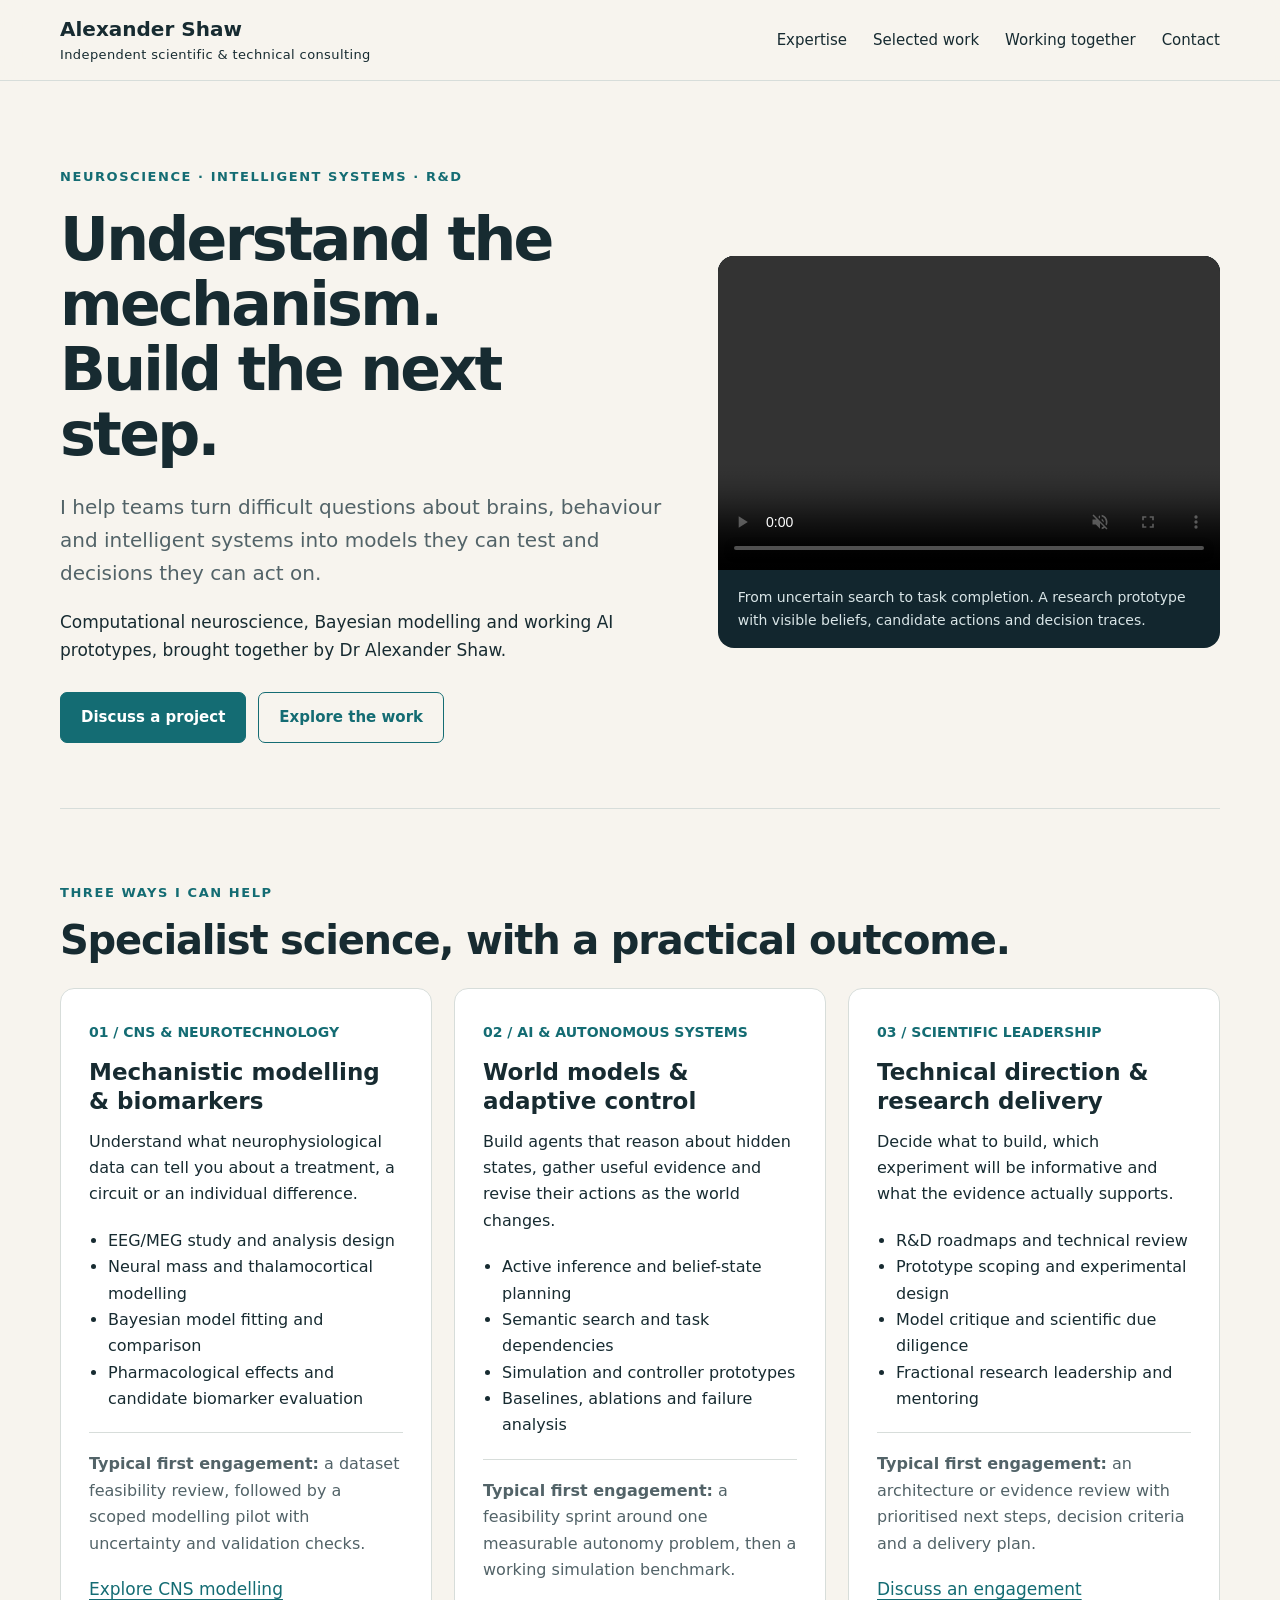
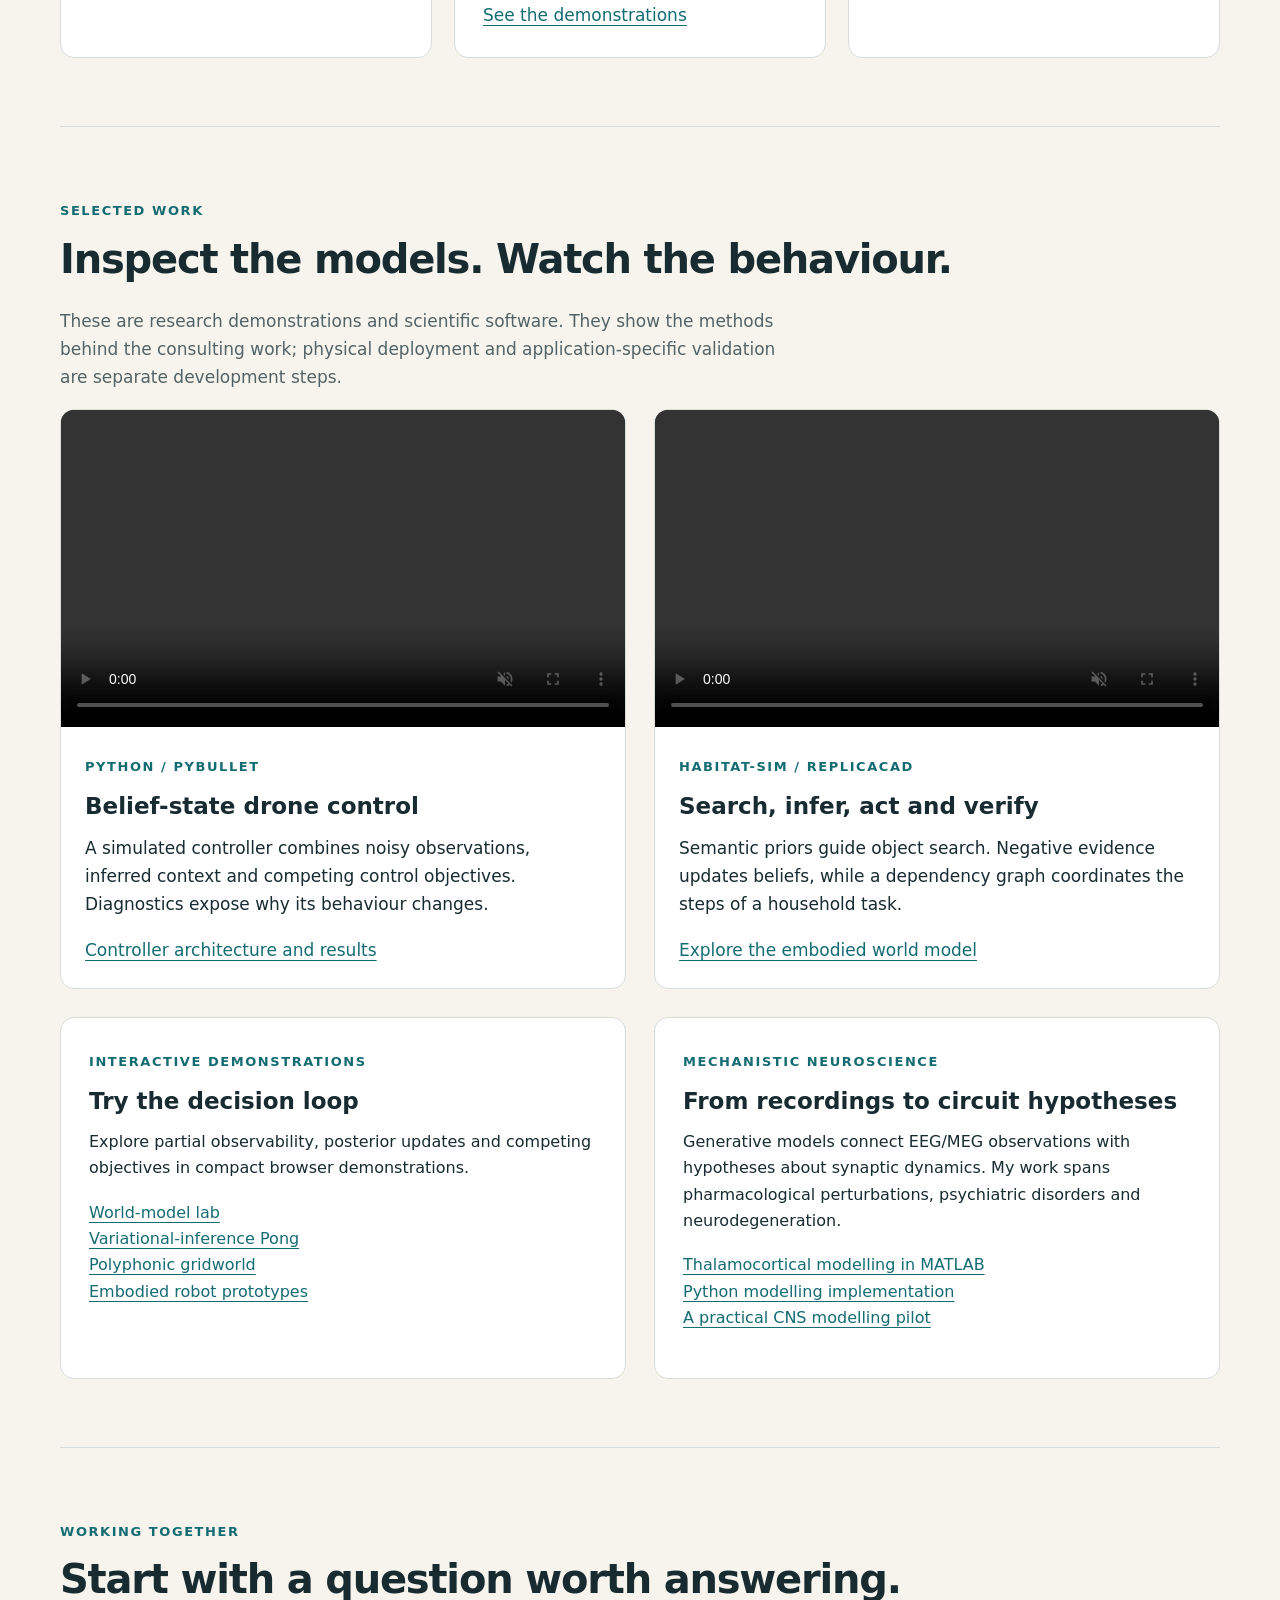
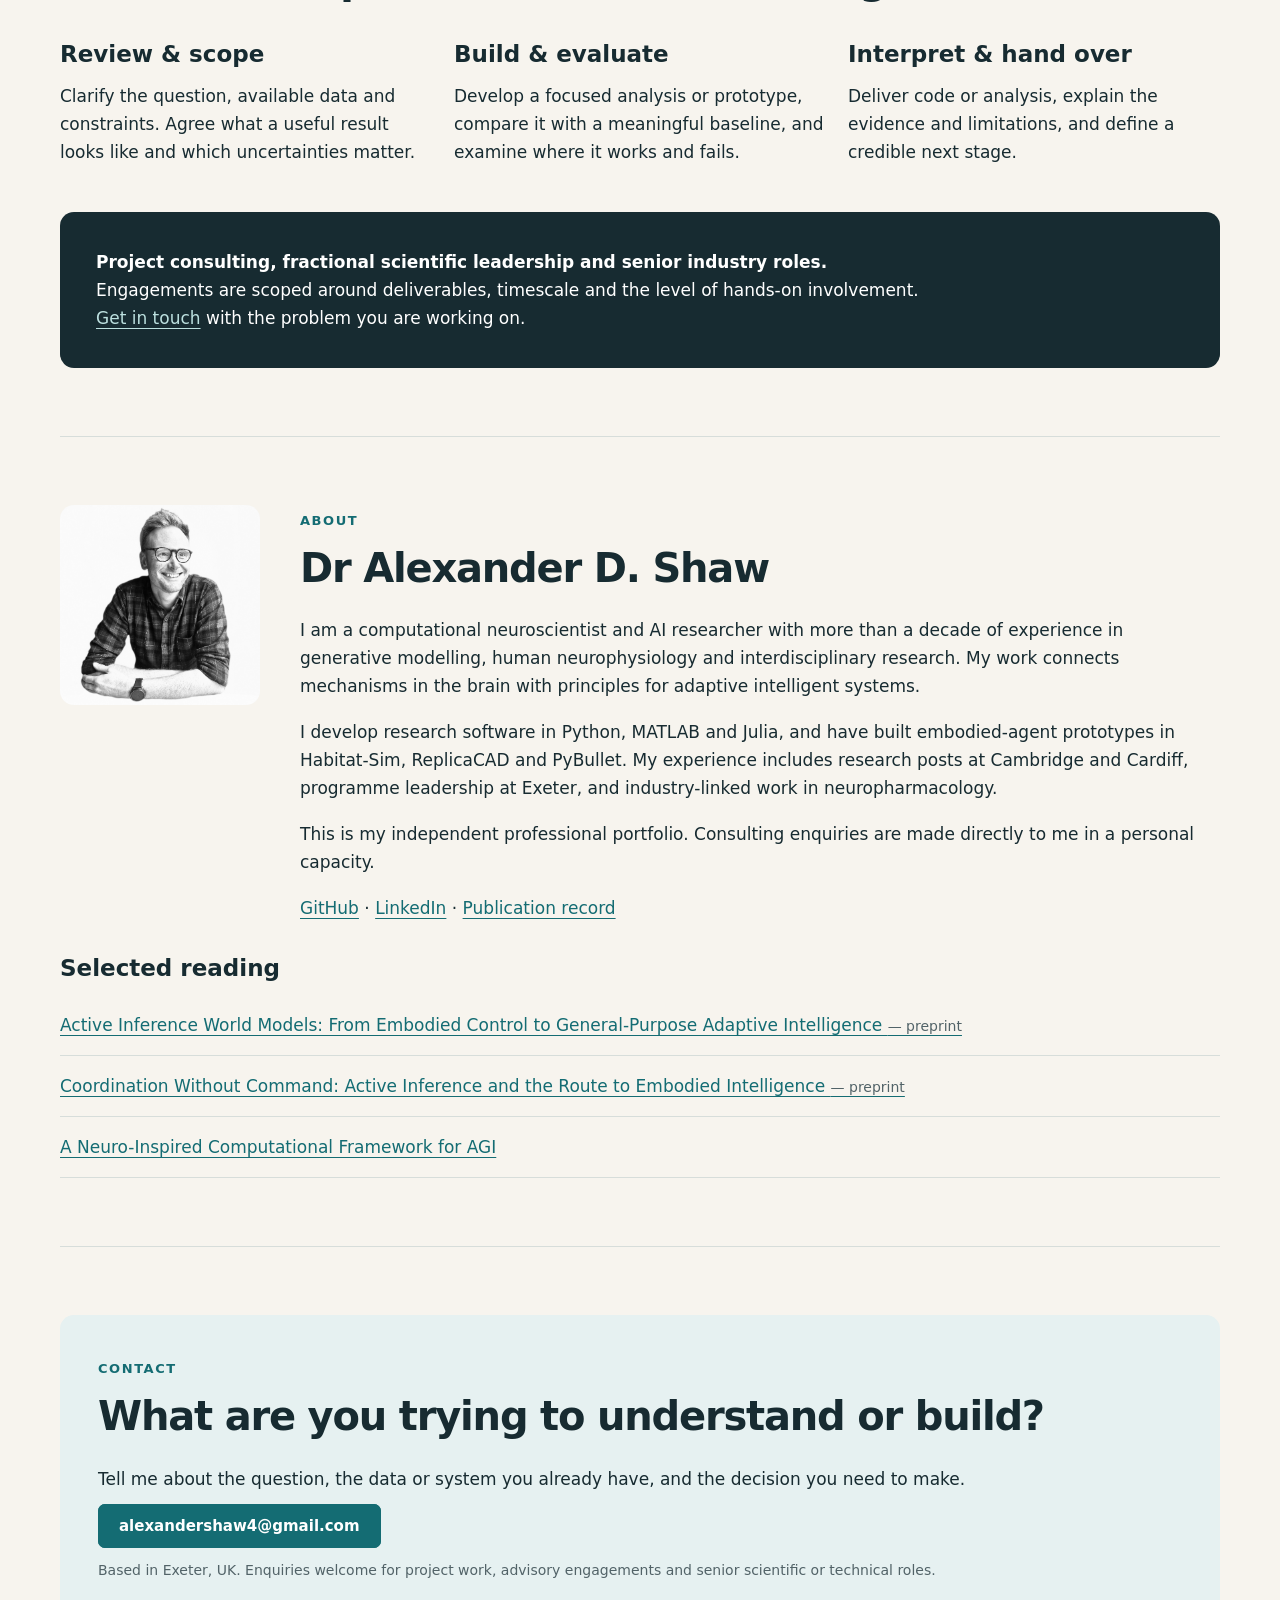
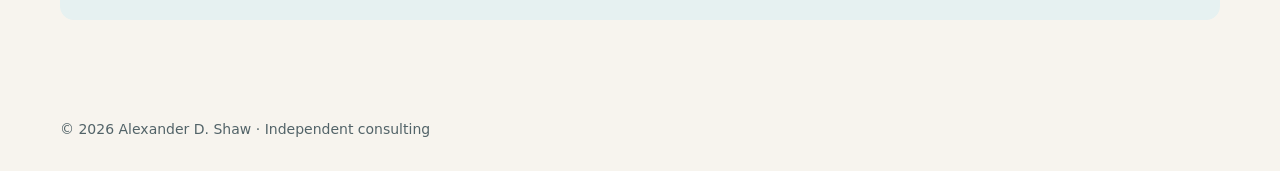
==== index.html @ c96cf4cc "fixed directory" ====
<!doctype html>
<html lang="en-GB"><head><meta charset="utf-8"><meta name="viewport" content="width=device-width,initial-scale=1"><title>Alexander Shaw | Computational neuroscience, AI and scientific consulting</title><meta name="description" content="Independent consulting from Dr Alexander Shaw: CNS modelling and EEG biomarkers, active inference and robotics, and scientific technical leadership."><link rel="stylesheet" href="assets/style.css"></head><body>
<a class="skip" href="#main">Skip to content</a><header><nav class="wrap"><a class="brand" href="index.html">Alexander Shaw<small>Independent scientific &amp; technical consulting</small></a><div class="links"><a href="#services">Expertise</a><a href="#work">Selected work</a><a href="#approach">Working together</a><a href="#contact">Contact</a></div></nav></header>
<main id="main" class="wrap"><section class="hero"><div><span class="eyebrow">Neuroscience · Intelligent systems · R&amp;D</span><h1>Understand the mechanism.<br>Build the next step.</h1><p class="lead">I help teams turn difficult questions about brains, behaviour and intelligent systems into models they can test and decisions they can act on.</p><p>Computational neuroscience, Bayesian modelling and working AI prototypes, brought together by Dr Alexander Shaw.</p><div class="buttons"><a class="button primary" href="mailto:alexandershaw4@gmail.com?subject=Independent%20consulting%20enquiry">Discuss a project</a><a class="button" href="#work">Explore the work</a></div></div><figure><video controls muted playsinline preload="metadata" aria-label="Simulated embodied agent completing a tea-making task"><source src="consulting/assets/habitat-make-tea-multiview.mp4" type="video/mp4"></video><figcaption>From uncertain search to task completion. A research prototype with visible beliefs, candidate actions and decision traces.</figcaption></figure></section>
<section id="services" class="section"><span class="eyebrow">Three ways I can help</span><h2>Specialist science, with a practical outcome.</h2><div class="grid">
<article class="card"><span class="num">01 / CNS &amp; NEUROTECHNOLOGY</span><h3>Mechanistic modelling &amp; biomarkers</h3><p>Understand what neurophysiological data can tell you about a treatment, a circuit or an individual difference.</p><ul><li>EEG/MEG study and analysis design</li><li>Neural mass and thalamocortical modelling</li><li>Bayesian model fitting and comparison</li><li>Pharmacological effects and candidate biomarker evaluation</li></ul><p class="deliver"><strong>Typical first engagement:</strong> a dataset feasibility review, followed by a scoped modelling pilot with uncertainty and validation checks.</p><a href="cns-modelling.html">Explore CNS modelling</a></article>
<article class="card"><span class="num">02 / AI &amp; AUTONOMOUS SYSTEMS</span><h3>World models &amp; adaptive control</h3><p>Build agents that reason about hidden states, gather useful evidence and revise their actions as the world changes.</p><ul><li>Active inference and belief-state planning</li><li>Semantic search and task dependencies</li><li>Simulation and controller prototypes</li><li>Baselines, ablations and failure analysis</li></ul><p class="deliver"><strong>Typical first engagement:</strong> a feasibility sprint around one measurable autonomy problem, then a working simulation benchmark.</p><a href="#work">See the demonstrations</a></article>
<article class="card"><span class="num">03 / SCIENTIFIC LEADERSHIP</span><h3>Technical direction &amp; research delivery</h3><p>Decide what to build, which experiment will be informative and what the evidence actually supports.</p><ul><li>R&amp;D roadmaps and technical review</li><li>Prototype scoping and experimental design</li><li>Model critique and scientific due diligence</li><li>Fractional research leadership and mentoring</li></ul><p class="deliver"><strong>Typical first engagement:</strong> an architecture or evidence review with prioritised next steps, decision criteria and a delivery plan.</p><a href="#approach">Discuss an engagement</a></article></div></section>
<section id="work" class="section"><span class="eyebrow">Selected work</span><h2>Inspect the models. Watch the behaviour.</h2><p class="intro">These are research demonstrations and scientific software. They show the methods behind the consulting work; physical deployment and application-specific validation are separate development steps.</p><div class="two">
<article class="demo"><video controls muted playsinline preload="metadata" aria-label="Belief-state drone control simulation"><source src="polyphonic_drone_demo_latest.mp4" type="video/mp4"></video><div class="text"><span class="eyebrow">Python / PyBullet</span><h3>Belief-state drone control</h3><p>A simulated controller combines noisy observations, inferred context and competing control objectives. Diagnostics expose why its behaviour changes.</p><a href="drone.html">Controller architecture and results</a></div></article>
<article class="demo"><video controls muted playsinline preload="metadata" aria-label="Semantic object search simulation"><source src="active-inference-world-models/assets/active-inference-world-models-demo.mp4" type="video/mp4"></video><div class="text"><span class="eyebrow">Habitat-Sim / ReplicaCAD</span><h3>Search, infer, act and verify</h3><p>Semantic priors guide object search. Negative evidence updates beliefs, while a dependency graph coordinates the steps of a household task.</p><a href="active-inference-world-models/">Explore the embodied world model</a></div></article>
<article class="card"><span class="eyebrow">Interactive demonstrations</span><h3>Try the decision loop</h3><p>Explore partial observability, posterior updates and competing objectives in compact browser demonstrations.</p><p><a href="active_inference_world_model_lab/">World-model lab</a><br><a href="tvd_pong.html">Variational-inference Pong</a><br><a href="gridworld.html">Polyphonic gridworld</a><br><a href="active-inference-robots.html">Embodied robot prototypes</a></p></article>
<article class="card"><span class="eyebrow">Mechanistic neuroscience</span><h3>From recordings to circuit hypotheses</h3><p>Generative models connect EEG/MEG observations with hypotheses about synaptic dynamics. My work spans pharmacological perturbations, psychiatric disorders and neurodegeneration.</p><p><a href="https://github.com/alexandershaw4/atcm">Thalamocortical modelling in MATLAB</a><br><a href="https://github.com/alexandershaw4/tcm_py">Python modelling implementation</a><br><a href="cns-modelling.html">A practical CNS modelling pilot</a></p></article></div></section>
<section id="approach" class="section"><span class="eyebrow">Working together</span><h2>Start with a question worth answering.</h2><div class="grid"><article><h3>Review &amp; scope</h3><p>Clarify the question, available data and constraints. Agree what a useful result looks like and which uncertainties matter.</p></article><article><h3>Build &amp; evaluate</h3><p>Develop a focused analysis or prototype, compare it with a meaningful baseline, and examine where it works and fails.</p></article><article><h3>Interpret &amp; hand over</h3><p>Deliver code or analysis, explain the evidence and limitations, and define a credible next stage.</p></article></div><div class="strip"><p><strong>Project consulting, fractional scientific leadership and senior industry roles.</strong> Engagements are scoped around deliverables, timescale and the level of hands-on involvement. <a href="mailto:alexandershaw4@gmail.com">Get in touch</a> with the problem you are working on.</p></div></section>
<section class="section"><div class="about"><img src="assets/alex-shaw.jpg" alt="Dr Alexander Shaw" loading="lazy"><div><span class="eyebrow">About</span><h2>Dr Alexander D. Shaw</h2><p>I am a computational neuroscientist and AI researcher with more than a decade of experience in generative modelling, human neurophysiology and interdisciplinary research. My work connects mechanisms in the brain with principles for adaptive intelligent systems.</p><p>I develop research software in Python, MATLAB and Julia, and have built embodied-agent prototypes in Habitat-Sim, ReplicaCAD and PyBullet. My experience includes research posts at Cambridge and Cardiff, programme leadership at Exeter, and industry-linked work in neuropharmacology.</p><p>This is my independent professional portfolio. Consulting enquiries are made directly to me in a personal capacity.</p><p><a href="https://github.com/alexandershaw4">GitHub</a> · <a href="https://www.linkedin.com/in/alexander-shaw-aa093519a/">LinkedIn</a> · <a href="https://scholar.google.com/citations?user=bbHBAOQAAAAJ&amp;hl=en">Publication record</a></p></div></div>
<div class="publications"><h3>Selected reading</h3><a href="https://zenodo.org/records/21325216">Active Inference World Models: From Embodied Control to General-Purpose Adaptive Intelligence <span class="note">— preprint</span></a><a href="https://doi.org/10.5281/zenodo.19847522">Coordination Without Command: Active Inference and the Route to Embodied Intelligence <span class="note">— preprint</span></a><a href="https://www.frontiersin.org/journals/human-neuroscience/articles/10.3389/fnhum.2026.1917153/abstract">A Neuro-Inspired Computational Framework for AGI</a></div></section>
<section id="contact" class="section"><div class="contact"><span class="eyebrow">Contact</span><h2>What are you trying to understand or build?</h2><p>Tell me about the question, the data or system you already have, and the decision you need to make.</p><a class="button primary" href="mailto:alexandershaw4@gmail.com?subject=Independent%20consulting%20enquiry">alexandershaw4@gmail.com</a><p class="note" style="margin:20px 0 0">Based in Exeter, UK. Enquiries welcome for project work, advisory engagements and senior scientific or technical roles.</p></div></section></main><footer class="wrap">© 2026 Alexander D. Shaw · Independent consulting</footer></body></html>
---- assets/style.css ----
:root{--bg:#f7f4ee;--paper:#fff;--ink:#172b31;--muted:#526368;--teal:#146c73;--line:#d7ddda;--soft:#e6f1f1}*{box-sizing:border-box}html{scroll-behavior:smooth;scroll-padding-top:95px}body{margin:0;background:var(--bg);color:var(--ink);font:17px/1.65 system-ui,-apple-system,sans-serif}a{color:var(--teal);text-underline-offset:4px}a:hover{text-decoration-thickness:2px}.wrap{width:min(1160px,calc(100% - 48px));margin:auto}header{position:sticky;top:0;z-index:10;background:#f7f4eef2;backdrop-filter:blur(14px);border-bottom:1px solid var(--line)}nav{min-height:80px;display:flex;align-items:center;justify-content:space-between;gap:24px}nav .brand{font-size:20px;font-weight:750;line-height:1.2;color:var(--ink);text-decoration:none}nav small{display:block;font-size:13px;font-weight:450;margin-top:6px;letter-spacing:.03em}.links{display:flex;gap:26px;flex-wrap:wrap}.links a{font-size:15px;text-decoration:none;color:var(--ink)}.hero{padding:80px 0 65px;display:grid;grid-template-columns:1.2fr 1fr;gap:55px;align-items:center}.eyebrow{font-size:13px;text-transform:uppercase;letter-spacing:.12em;font-weight:650;color:var(--teal)}h1{font-size:clamp(38px,4.7vw,62px);line-height:1.08;letter-spacing:-.045em;margin:18px 0 24px;max-width:760px}h2{font-size:clamp(28px,3.2vw,40px);line-height:1.18;letter-spacing:-.03em;margin:12px 0 24px}h3{font-size:23px;line-height:1.25;margin:13px 0}p{margin:0 0 18px}.lead{font-size:20px;color:var(--muted)}.buttons{display:flex;gap:12px;flex-wrap:wrap;margin-top:28px}.button{padding:12px 20px;border:1px solid var(--teal);border-radius:7px;font-size:15px;font-weight:650;text-decoration:none}.primary{background:var(--teal);color:white}figure{margin:0;background:#12262e;border-radius:16px;overflow:hidden;color:#fff}video{width:100%;display:block;background:#0d161a}figcaption{font-size:14px;padding:16px 20px;color:#d9e5e7}.hero figure video{aspect-ratio:16/10;object-fit:contain}.section{padding:68px 0;border-top:1px solid var(--line)}.intro{max-width:740px;color:var(--muted)}.grid{display:grid;grid-template-columns:repeat(3,1fr);gap:22px}.card{background:white;border:1px solid var(--line);border-radius:14px;padding:28px}.card .num{font-size:14px;color:var(--teal);font-weight:700}.card p,.card li{font-size:16px}.card ul{padding-left:19px;margin:20px 0}.deliver{padding-top:18px;border-top:1px solid var(--line);color:var(--muted)}.two{display:grid;grid-template-columns:1fr 1fr;gap:28px}.demo{background:white;border:1px solid var(--line);border-radius:14px;overflow:hidden}.demo .text{padding:24px}.demo video{aspect-ratio:16/9}.note{font-size:14px;color:var(--muted)}.strip{background:var(--ink);color:white;padding:36px;border-radius:14px;margin-top:28px}.strip p{max-width:850px;margin-bottom:0}.strip a{color:#bce0df}.about{display:grid;grid-template-columns:200px 1fr;gap:40px;align-items:start}.about img{width:100%;aspect-ratio:1;object-fit:cover;border-radius:14px}.publications a{display:block;padding:16px 0;border-bottom:1px solid var(--line)}.contact{background:var(--soft);padding:38px;border-radius:14px}.contact a{overflow-wrap:anywhere}footer{padding:30px 0;font-size:14px;color:var(--muted)}.skip{position:absolute;left:-9999px}.skip:focus{left:12px;top:12px;background:white;padding:10px;z-index:20}:focus-visible{outline:3px solid #a95c25;outline-offset:4px}@media(max-width:850px){.hero{grid-template-columns:1fr;padding-top:45px;gap:30px}.grid{grid-template-columns:1fr}.two{grid-template-columns:1fr}.links{gap:14px}nav{align-items:flex-start;padding:18px 0}.about{grid-template-columns:130px 1fr}}@media(max-width:560px){.wrap{width:calc(100% - 32px)}nav{display:block}.links{margin-top:20px}.hero{padding-top:35px}.section{padding:45px 0}.card{padding:23px}.about{grid-template-columns:1fr}.about img{max-width:155px}.contact{padding:24px}.lead{font-size:18px}h1{font-size:40px}}@media(prefers-reduced-motion:reduce){html{scroll-behavior:auto}}
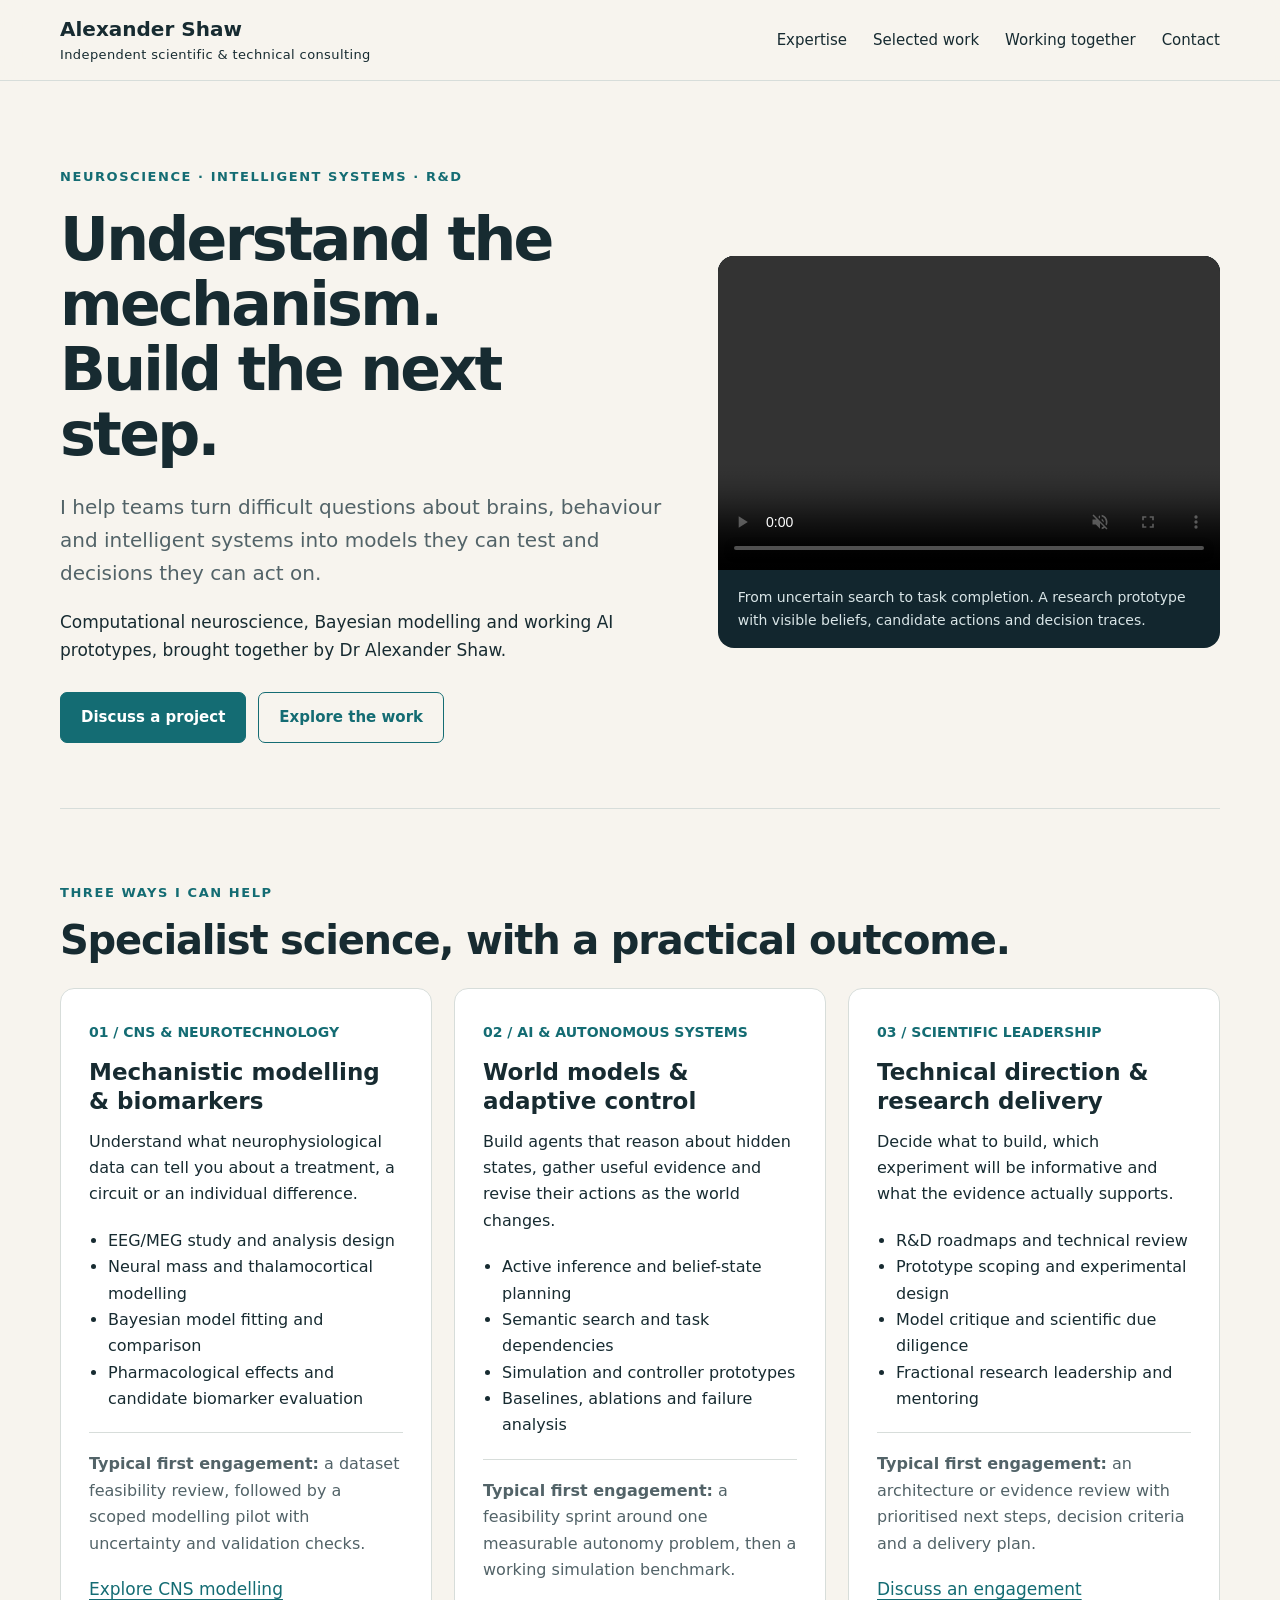
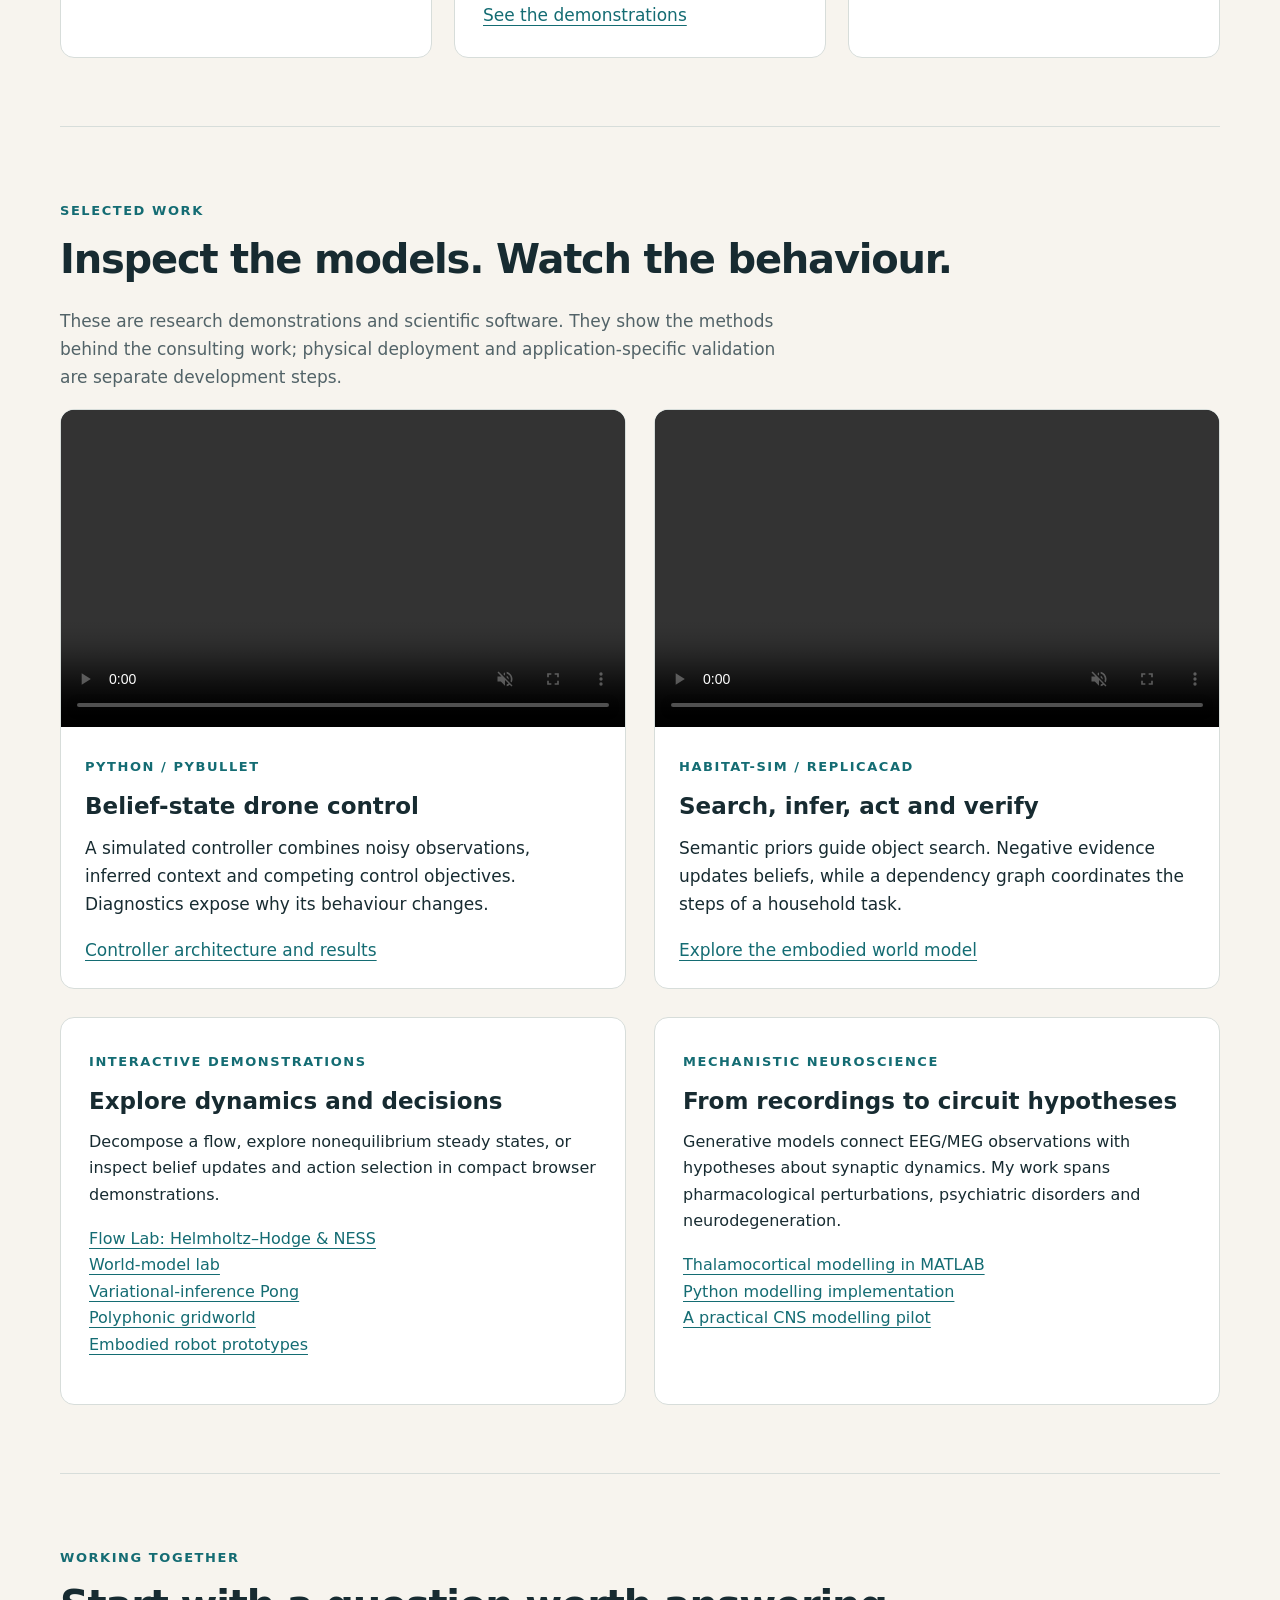
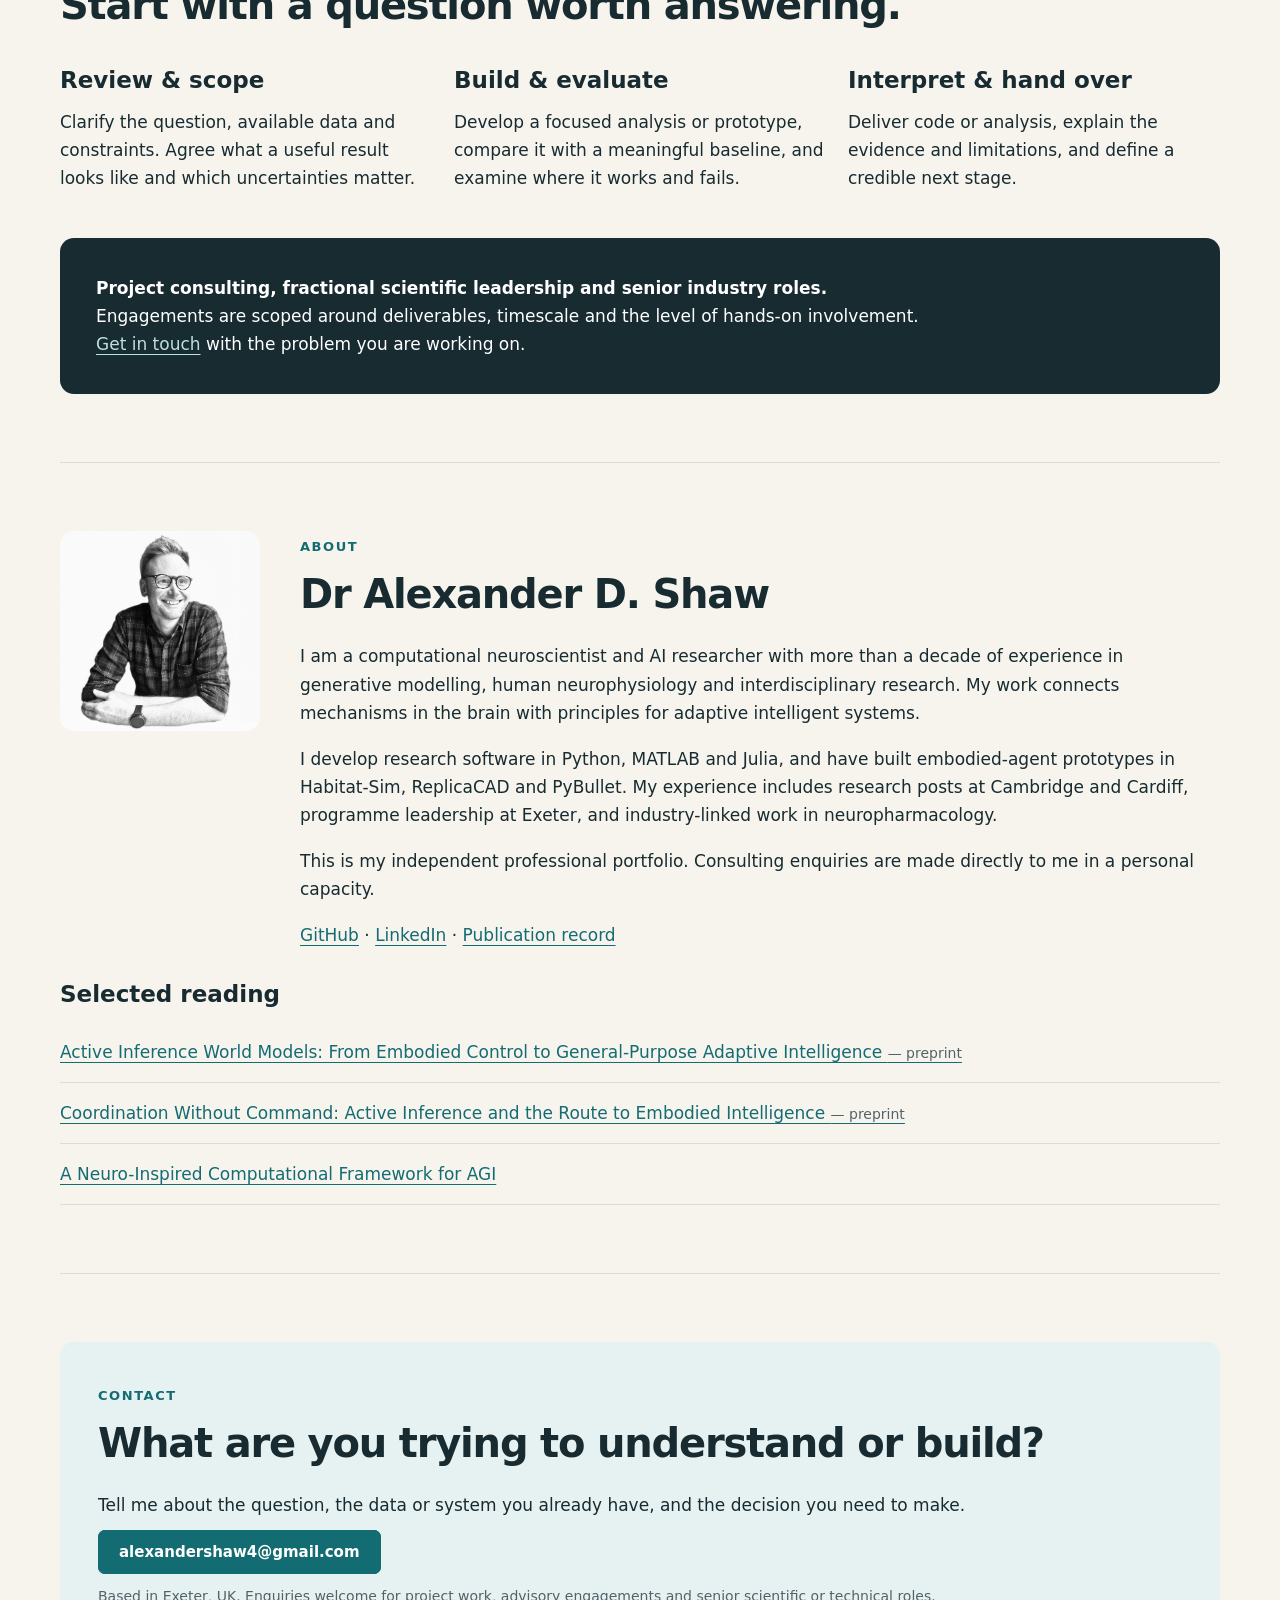
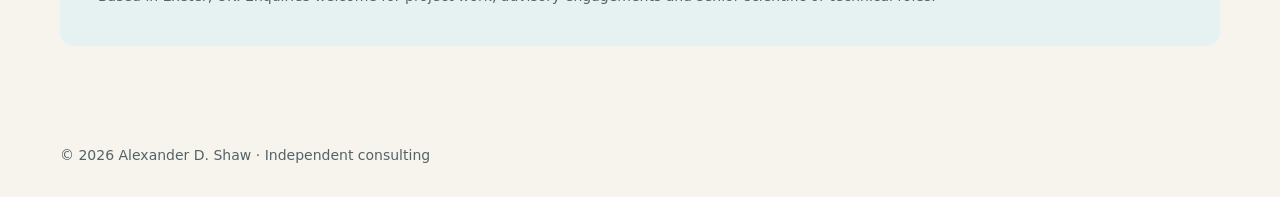
==== commit 0b78d1d7: "added new methods:" ====
--- a/index.html
+++ b/index.html
@@ -9,7 +9,7 @@
 <section id="work" class="section"><span class="eyebrow">Selected work</span><h2>Inspect the models. Watch the behaviour.</h2><p class="intro">These are research demonstrations and scientific software. They show the methods behind the consulting work; physical deployment and application-specific validation are separate development steps.</p><div class="two">
 <article class="demo"><video controls muted playsinline preload="metadata" aria-label="Belief-state drone control simulation"><source src="polyphonic_drone_demo_latest.mp4" type="video/mp4"></video><div class="text"><span class="eyebrow">Python / PyBullet</span><h3>Belief-state drone control</h3><p>A simulated controller combines noisy observations, inferred context and competing control objectives. Diagnostics expose why its behaviour changes.</p><a href="drone.html">Controller architecture and results</a></div></article>
 <article class="demo"><video controls muted playsinline preload="metadata" aria-label="Semantic object search simulation"><source src="active-inference-world-models/assets/active-inference-world-models-demo.mp4" type="video/mp4"></video><div class="text"><span class="eyebrow">Habitat-Sim / ReplicaCAD</span><h3>Search, infer, act and verify</h3><p>Semantic priors guide object search. Negative evidence updates beliefs, while a dependency graph coordinates the steps of a household task.</p><a href="active-inference-world-models/">Explore the embodied world model</a></div></article>
-<article class="card"><span class="eyebrow">Interactive demonstrations</span><h3>Try the decision loop</h3><p>Explore partial observability, posterior updates and competing objectives in compact browser demonstrations.</p><p><a href="active_inference_world_model_lab/">World-model lab</a><br><a href="tvd_pong.html">Variational-inference Pong</a><br><a href="gridworld.html">Polyphonic gridworld</a><br><a href="active-inference-robots.html">Embodied robot prototypes</a></p></article>
+<article class="card"><span class="eyebrow">Interactive demonstrations</span><h3>Explore dynamics and decisions</h3><p>Decompose a flow, explore nonequilibrium steady states, or inspect belief updates and action selection in compact browser demonstrations.</p><p><a href="helmholtz-hodge-demo.html">Flow Lab: Helmholtz–Hodge &amp; NESS</a><br><a href="active_inference_world_model_lab/">World-model lab</a><br><a href="tvd_pong.html">Variational-inference Pong</a><br><a href="gridworld.html">Polyphonic gridworld</a><br><a href="active-inference-robots.html">Embodied robot prototypes</a></p></article>
 <article class="card"><span class="eyebrow">Mechanistic neuroscience</span><h3>From recordings to circuit hypotheses</h3><p>Generative models connect EEG/MEG observations with hypotheses about synaptic dynamics. My work spans pharmacological perturbations, psychiatric disorders and neurodegeneration.</p><p><a href="https://github.com/alexandershaw4/atcm">Thalamocortical modelling in MATLAB</a><br><a href="https://github.com/alexandershaw4/tcm_py">Python modelling implementation</a><br><a href="cns-modelling.html">A practical CNS modelling pilot</a></p></article></div></section>
 <section id="approach" class="section"><span class="eyebrow">Working together</span><h2>Start with a question worth answering.</h2><div class="grid"><article><h3>Review &amp; scope</h3><p>Clarify the question, available data and constraints. Agree what a useful result looks like and which uncertainties matter.</p></article><article><h3>Build &amp; evaluate</h3><p>Develop a focused analysis or prototype, compare it with a meaningful baseline, and examine where it works and fails.</p></article><article><h3>Interpret &amp; hand over</h3><p>Deliver code or analysis, explain the evidence and limitations, and define a credible next stage.</p></article></div><div class="strip"><p><strong>Project consulting, fractional scientific leadership and senior industry roles.</strong> Engagements are scoped around deliverables, timescale and the level of hands-on involvement. <a href="mailto:alexandershaw4@gmail.com">Get in touch</a> with the problem you are working on.</p></div></section>
 <section class="section"><div class="about"><img src="assets/alex-shaw.jpg" alt="Dr Alexander Shaw" loading="lazy"><div><span class="eyebrow">About</span><h2>Dr Alexander D. Shaw</h2><p>I am a computational neuroscientist and AI researcher with more than a decade of experience in generative modelling, human neurophysiology and interdisciplinary research. My work connects mechanisms in the brain with principles for adaptive intelligent systems.</p><p>I develop research software in Python, MATLAB and Julia, and have built embodied-agent prototypes in Habitat-Sim, ReplicaCAD and PyBullet. My experience includes research posts at Cambridge and Cardiff, programme leadership at Exeter, and industry-linked work in neuropharmacology.</p><p>This is my independent professional portfolio. Consulting enquiries are made directly to me in a personal capacity.</p><p><a href="https://github.com/alexandershaw4">GitHub</a> · <a href="https://www.linkedin.com/in/alexander-shaw-aa093519a/">LinkedIn</a> · <a href="https://scholar.google.com/citations?user=bbHBAOQAAAAJ&amp;hl=en">Publication record</a></p></div></div>
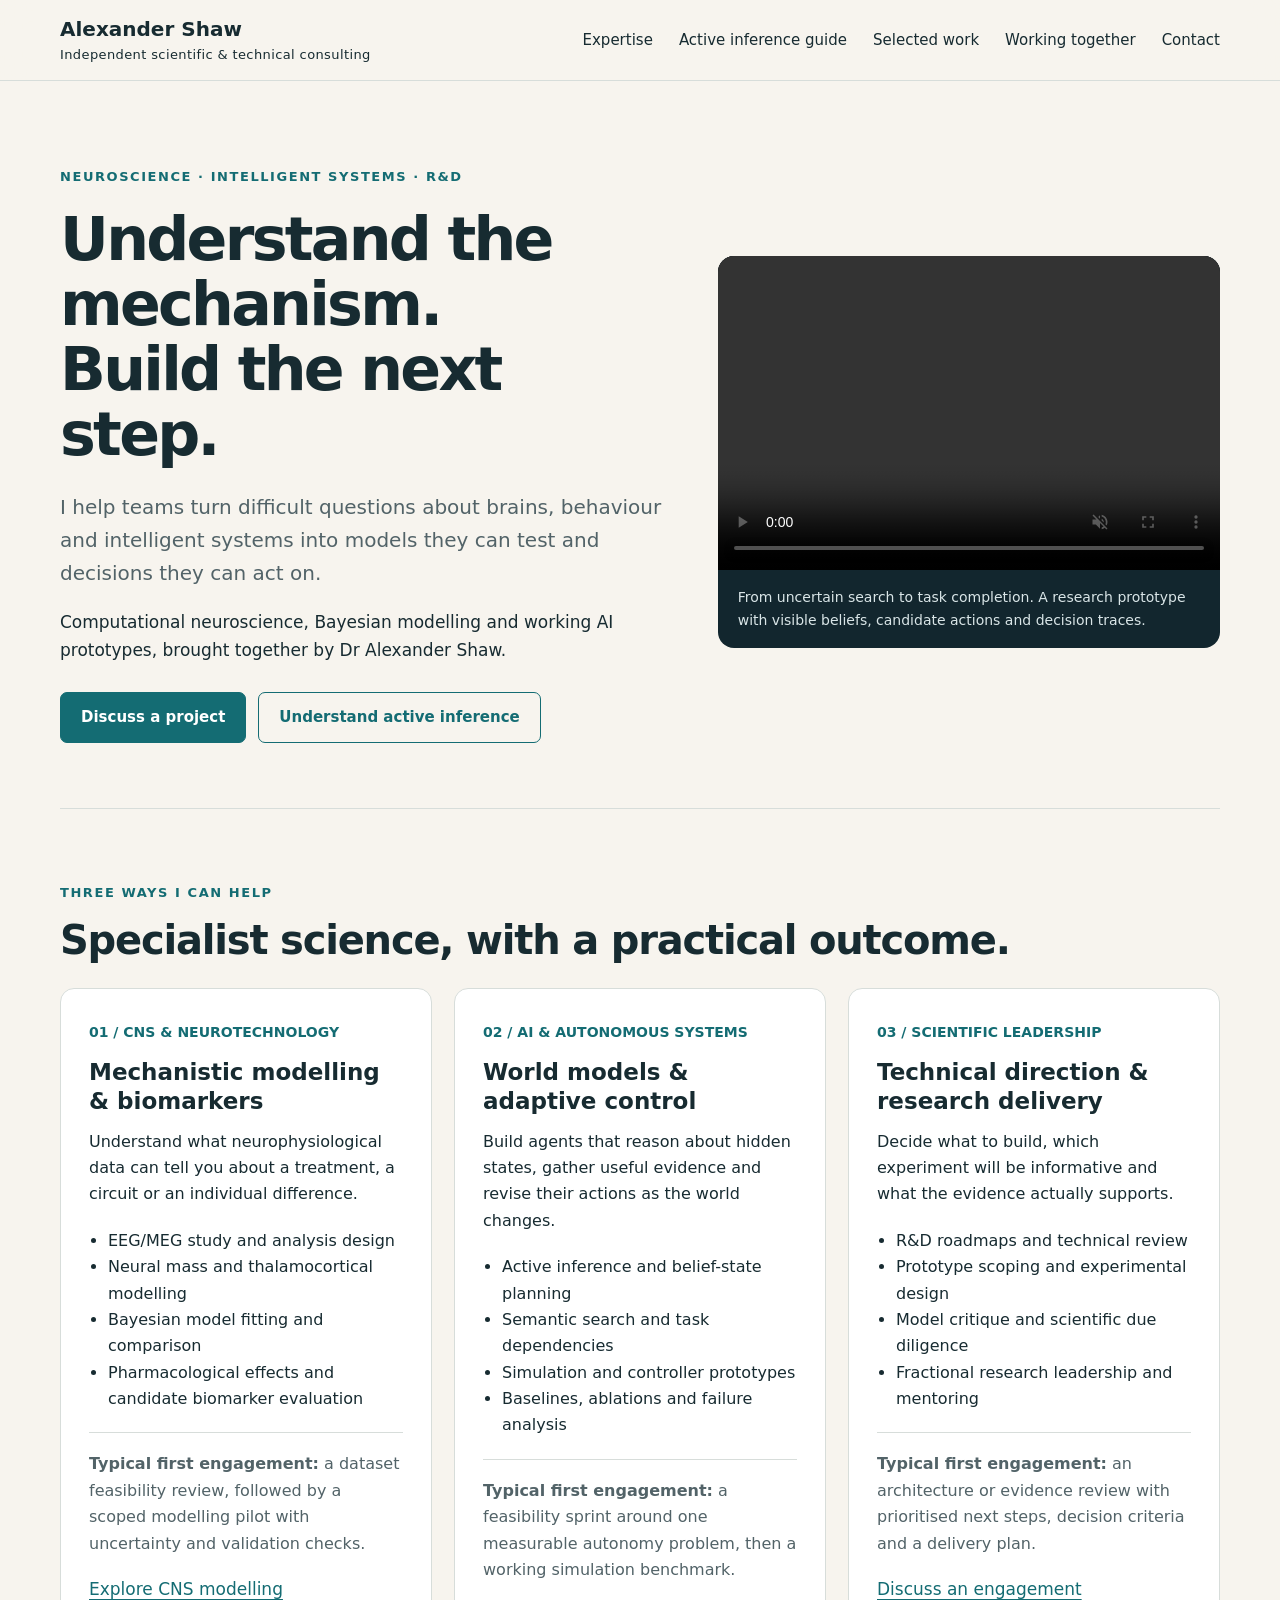
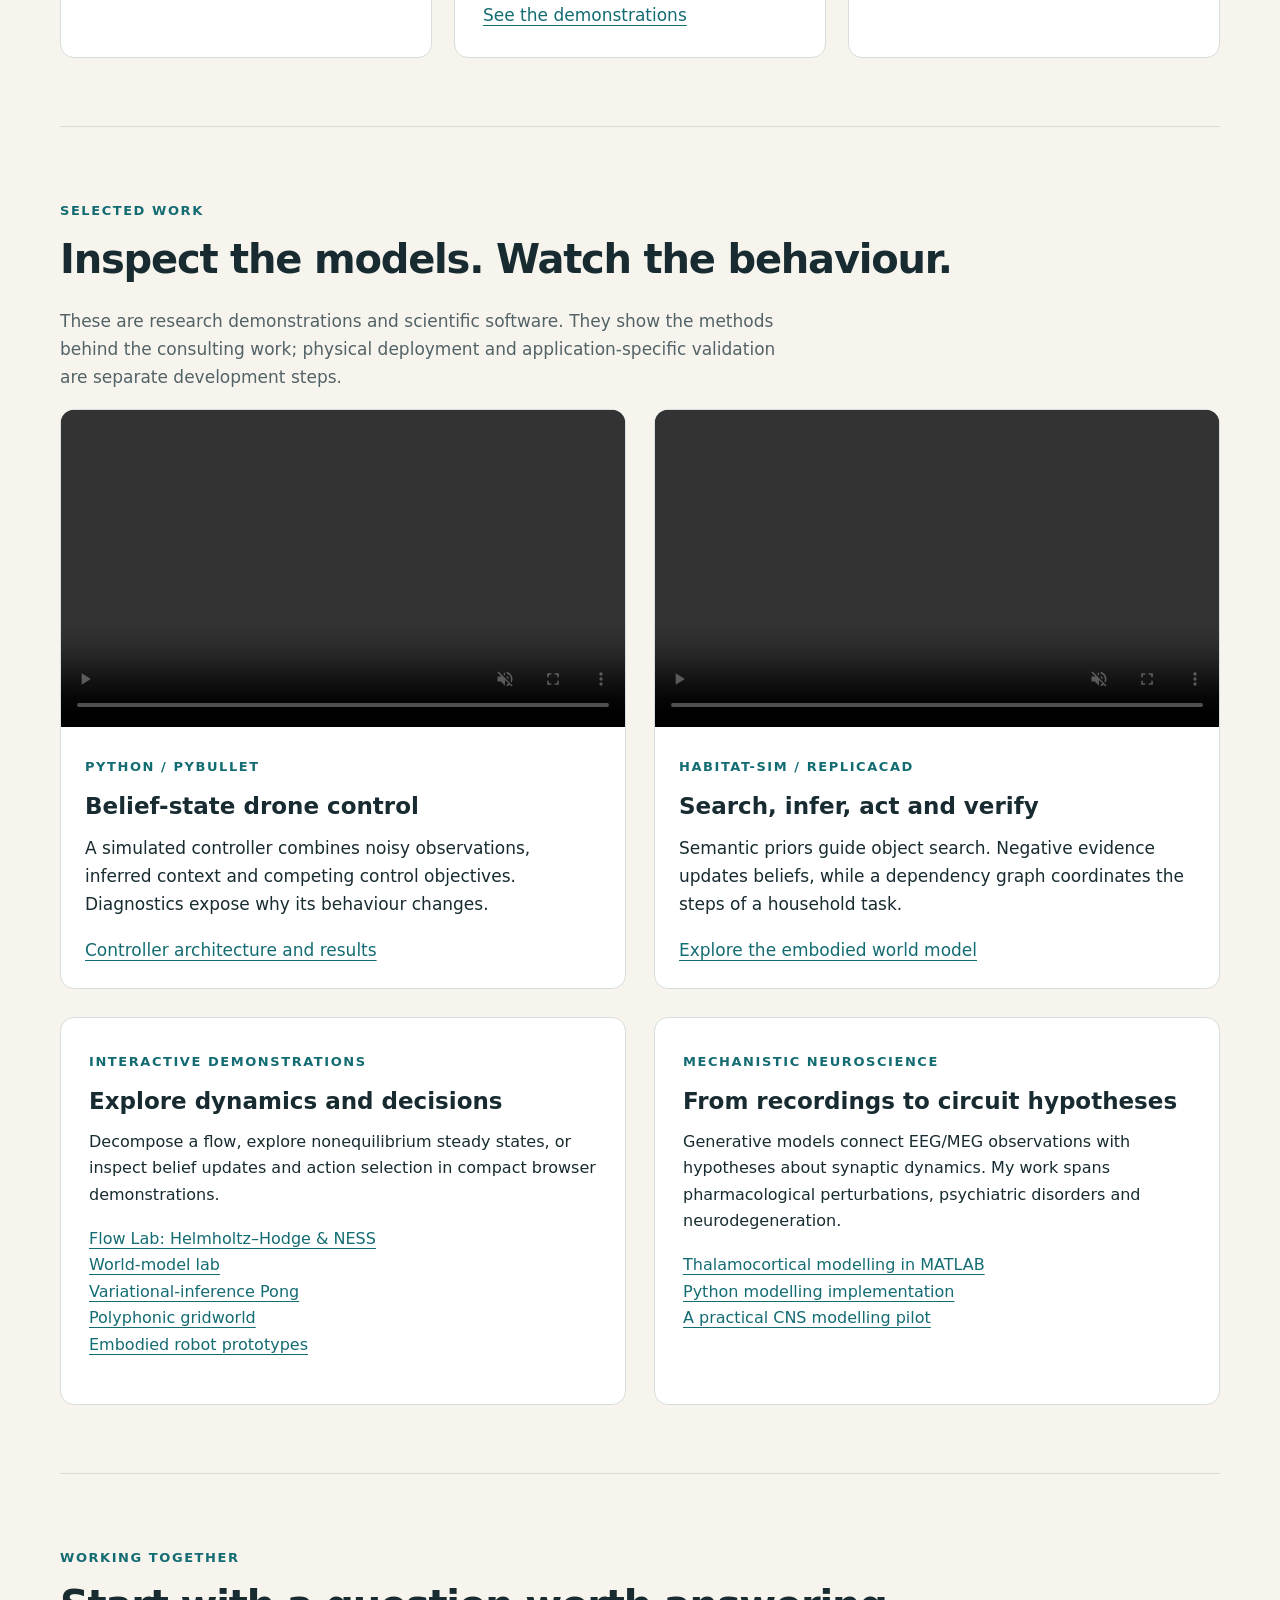
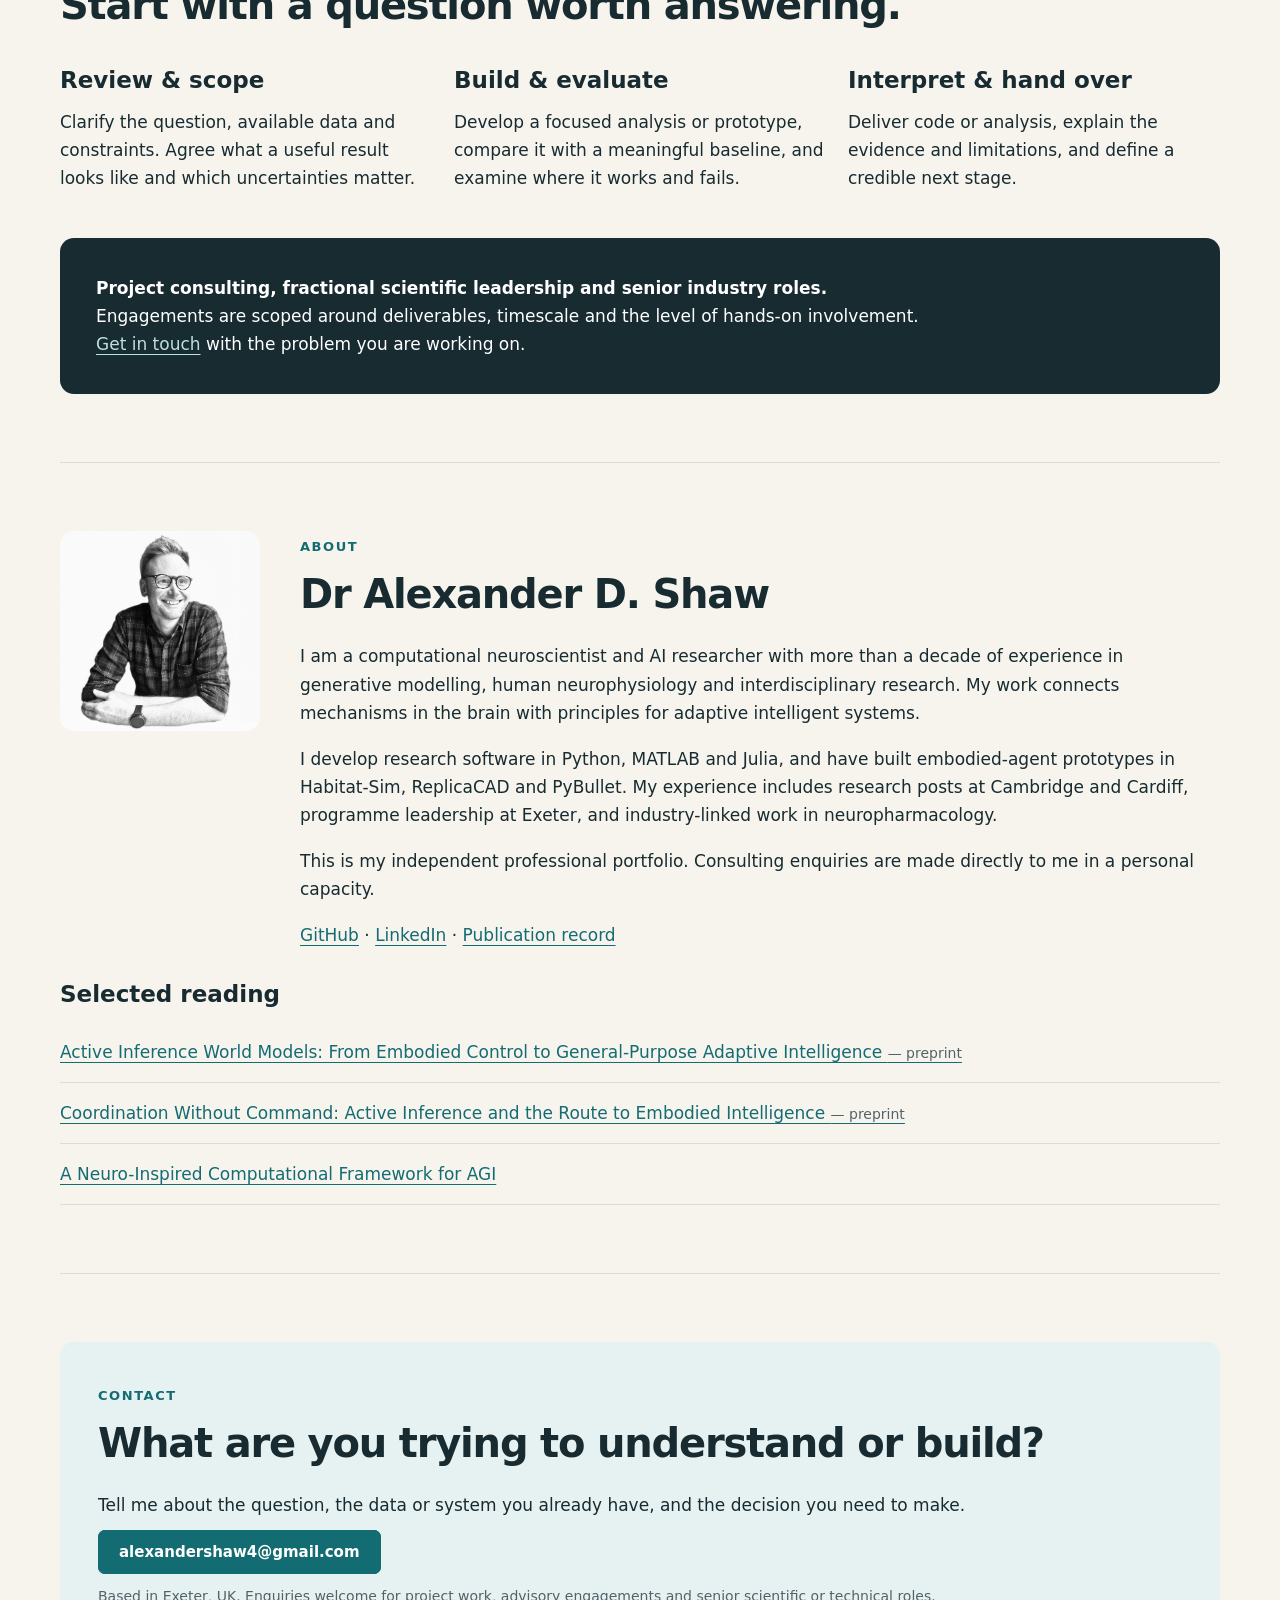
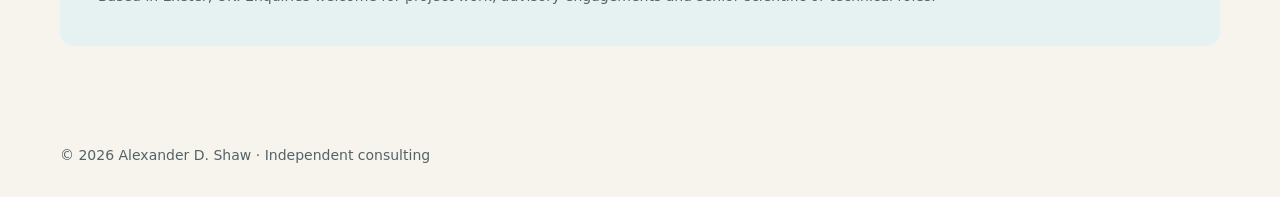
==== commit 501198c0: "update deck" ====
--- a/index.html
+++ b/index.html
@@ -1,17 +1,39 @@
 <!doctype html>
+
 <html lang="en-GB"><head><meta charset="utf-8"><meta name="viewport" content="width=device-width,initial-scale=1"><title>Alexander Shaw | Computational neuroscience, AI and scientific consulting</title><meta name="description" content="Independent consulting from Dr Alexander Shaw: CNS modelling and EEG biomarkers, active inference and robotics, and scientific technical leadership."><link rel="stylesheet" href="assets/style.css"></head><body>
-<a class="skip" href="#main">Skip to content</a><header><nav class="wrap"><a class="brand" href="index.html">Alexander Shaw<small>Independent scientific &amp; technical consulting</small></a><div class="links"><a href="#services">Expertise</a><a href="#work">Selected work</a><a href="#approach">Working together</a><a href="#contact">Contact</a></div></nav></header>
-<main id="main" class="wrap"><section class="hero"><div><span class="eyebrow">Neuroscience · Intelligent systems · R&amp;D</span><h1>Understand the mechanism.<br>Build the next step.</h1><p class="lead">I help teams turn difficult questions about brains, behaviour and intelligent systems into models they can test and decisions they can act on.</p><p>Computational neuroscience, Bayesian modelling and working AI prototypes, brought together by Dr Alexander Shaw.</p><div class="buttons"><a class="button primary" href="mailto:alexandershaw4@gmail.com?subject=Independent%20consulting%20enquiry">Discuss a project</a><a class="button" href="#work">Explore the work</a></div></div><figure><video controls muted playsinline preload="metadata" aria-label="Simulated embodied agent completing a tea-making task"><source src="consulting/assets/habitat-make-tea-multiview.mp4" type="video/mp4"></video><figcaption>From uncertain search to task completion. A research prototype with visible beliefs, candidate actions and decision traces.</figcaption></figure></section>
+
+<a class="skip" href="#main">Skip to content</a><header><nav class="wrap"><a class="brand" href="index.html">Alexander Shaw<small>Independent scientific &amp; technical consulting</small></a><div class="links">
+  <a href="#services">Expertise</a>
+  <a href="active-inference-guide.html">Active inference guide</a>
+  <a href="#work">Selected work</a>
+  <a href="#approach">Working together</a>
+  <a href="#contact">Contact</a>
+</div></nav></header>
+
+<main id="main" class="wrap"><section class="hero"><div><span class="eyebrow">Neuroscience · Intelligent systems · R&amp;D</span><h1>Understand the mechanism.<br>Build the next step.</h1><p class="lead">I help teams turn difficult questions about brains, behaviour and intelligent systems into models they can test and decisions they can act on.</p><p>Computational neuroscience, Bayesian modelling and working AI prototypes, brought together by Dr Alexander Shaw.</p><div class="buttons"><a class="button primary" href="mailto:alexandershaw4@gmail.com?subject=Independent%20consulting%20enquiry">Discuss a project</a><a class="button" href="active-inference-guide.html">Understand active inference</a></div></div><figure><video controls muted playsinline preload="metadata" aria-label="Simulated embodied agent completing a tea-making task"><source src="consulting/assets/habitat-make-tea-multiview.mp4" type="video/mp4"></video><figcaption>From uncertain search to task completion. A research prototype with visible beliefs, candidate actions and decision traces.</figcaption></figure></section>
+
 <section id="services" class="section"><span class="eyebrow">Three ways I can help</span><h2>Specialist science, with a practical outcome.</h2><div class="grid">
+
 <article class="card"><span class="num">01 / CNS &amp; NEUROTECHNOLOGY</span><h3>Mechanistic modelling &amp; biomarkers</h3><p>Understand what neurophysiological data can tell you about a treatment, a circuit or an individual difference.</p><ul><li>EEG/MEG study and analysis design</li><li>Neural mass and thalamocortical modelling</li><li>Bayesian model fitting and comparison</li><li>Pharmacological effects and candidate biomarker evaluation</li></ul><p class="deliver"><strong>Typical first engagement:</strong> a dataset feasibility review, followed by a scoped modelling pilot with uncertainty and validation checks.</p><a href="cns-modelling.html">Explore CNS modelling</a></article>
+
 <article class="card"><span class="num">02 / AI &amp; AUTONOMOUS SYSTEMS</span><h3>World models &amp; adaptive control</h3><p>Build agents that reason about hidden states, gather useful evidence and revise their actions as the world changes.</p><ul><li>Active inference and belief-state planning</li><li>Semantic search and task dependencies</li><li>Simulation and controller prototypes</li><li>Baselines, ablations and failure analysis</li></ul><p class="deliver"><strong>Typical first engagement:</strong> a feasibility sprint around one measurable autonomy problem, then a working simulation benchmark.</p><a href="#work">See the demonstrations</a></article>
+
 <article class="card"><span class="num">03 / SCIENTIFIC LEADERSHIP</span><h3>Technical direction &amp; research delivery</h3><p>Decide what to build, which experiment will be informative and what the evidence actually supports.</p><ul><li>R&amp;D roadmaps and technical review</li><li>Prototype scoping and experimental design</li><li>Model critique and scientific due diligence</li><li>Fractional research leadership and mentoring</li></ul><p class="deliver"><strong>Typical first engagement:</strong> an architecture or evidence review with prioritised next steps, decision criteria and a delivery plan.</p><a href="#approach">Discuss an engagement</a></article></div></section>
+
 <section id="work" class="section"><span class="eyebrow">Selected work</span><h2>Inspect the models. Watch the behaviour.</h2><p class="intro">These are research demonstrations and scientific software. They show the methods behind the consulting work; physical deployment and application-specific validation are separate development steps.</p><div class="two">
+
 <article class="demo"><video controls muted playsinline preload="metadata" aria-label="Belief-state drone control simulation"><source src="polyphonic_drone_demo_latest.mp4" type="video/mp4"></video><div class="text"><span class="eyebrow">Python / PyBullet</span><h3>Belief-state drone control</h3><p>A simulated controller combines noisy observations, inferred context and competing control objectives. Diagnostics expose why its behaviour changes.</p><a href="drone.html">Controller architecture and results</a></div></article>
+
 <article class="demo"><video controls muted playsinline preload="metadata" aria-label="Semantic object search simulation"><source src="active-inference-world-models/assets/active-inference-world-models-demo.mp4" type="video/mp4"></video><div class="text"><span class="eyebrow">Habitat-Sim / ReplicaCAD</span><h3>Search, infer, act and verify</h3><p>Semantic priors guide object search. Negative evidence updates beliefs, while a dependency graph coordinates the steps of a household task.</p><a href="active-inference-world-models/">Explore the embodied world model</a></div></article>
+
 <article class="card"><span class="eyebrow">Interactive demonstrations</span><h3>Explore dynamics and decisions</h3><p>Decompose a flow, explore nonequilibrium steady states, or inspect belief updates and action selection in compact browser demonstrations.</p><p><a href="helmholtz-hodge-demo.html">Flow Lab: Helmholtz–Hodge &amp; NESS</a><br><a href="active_inference_world_model_lab/">World-model lab</a><br><a href="tvd_pong.html">Variational-inference Pong</a><br><a href="gridworld.html">Polyphonic gridworld</a><br><a href="active-inference-robots.html">Embodied robot prototypes</a></p></article>
+
 <article class="card"><span class="eyebrow">Mechanistic neuroscience</span><h3>From recordings to circuit hypotheses</h3><p>Generative models connect EEG/MEG observations with hypotheses about synaptic dynamics. My work spans pharmacological perturbations, psychiatric disorders and neurodegeneration.</p><p><a href="https://github.com/alexandershaw4/atcm">Thalamocortical modelling in MATLAB</a><br><a href="https://github.com/alexandershaw4/tcm_py">Python modelling implementation</a><br><a href="cns-modelling.html">A practical CNS modelling pilot</a></p></article></div></section>
+
 <section id="approach" class="section"><span class="eyebrow">Working together</span><h2>Start with a question worth answering.</h2><div class="grid"><article><h3>Review &amp; scope</h3><p>Clarify the question, available data and constraints. Agree what a useful result looks like and which uncertainties matter.</p></article><article><h3>Build &amp; evaluate</h3><p>Develop a focused analysis or prototype, compare it with a meaningful baseline, and examine where it works and fails.</p></article><article><h3>Interpret &amp; hand over</h3><p>Deliver code or analysis, explain the evidence and limitations, and define a credible next stage.</p></article></div><div class="strip"><p><strong>Project consulting, fractional scientific leadership and senior industry roles.</strong> Engagements are scoped around deliverables, timescale and the level of hands-on involvement. <a href="mailto:alexandershaw4@gmail.com">Get in touch</a> with the problem you are working on.</p></div></section>
+
 <section class="section"><div class="about"><img src="assets/alex-shaw.jpg" alt="Dr Alexander Shaw" loading="lazy"><div><span class="eyebrow">About</span><h2>Dr Alexander D. Shaw</h2><p>I am a computational neuroscientist and AI researcher with more than a decade of experience in generative modelling, human neurophysiology and interdisciplinary research. My work connects mechanisms in the brain with principles for adaptive intelligent systems.</p><p>I develop research software in Python, MATLAB and Julia, and have built embodied-agent prototypes in Habitat-Sim, ReplicaCAD and PyBullet. My experience includes research posts at Cambridge and Cardiff, programme leadership at Exeter, and industry-linked work in neuropharmacology.</p><p>This is my independent professional portfolio. Consulting enquiries are made directly to me in a personal capacity.</p><p><a href="https://github.com/alexandershaw4">GitHub</a> · <a href="https://www.linkedin.com/in/alexander-shaw-aa093519a/">LinkedIn</a> · <a href="https://scholar.google.com/citations?user=bbHBAOQAAAAJ&amp;hl=en">Publication record</a></p></div></div>
+
 <div class="publications"><h3>Selected reading</h3><a href="https://zenodo.org/records/21325216">Active Inference World Models: From Embodied Control to General-Purpose Adaptive Intelligence <span class="note">— preprint</span></a><a href="https://doi.org/10.5281/zenodo.19847522">Coordination Without Command: Active Inference and the Route to Embodied Intelligence <span class="note">— preprint</span></a><a href="https://www.frontiersin.org/journals/human-neuroscience/articles/10.3389/fnhum.2026.1917153/abstract">A Neuro-Inspired Computational Framework for AGI</a></div></section>
+
 <section id="contact" class="section"><div class="contact"><span class="eyebrow">Contact</span><h2>What are you trying to understand or build?</h2><p>Tell me about the question, the data or system you already have, and the decision you need to make.</p><a class="button primary" href="mailto:alexandershaw4@gmail.com?subject=Independent%20consulting%20enquiry">alexandershaw4@gmail.com</a><p class="note" style="margin:20px 0 0">Based in Exeter, UK. Enquiries welcome for project work, advisory engagements and senior scientific or technical roles.</p></div></section></main><footer class="wrap">© 2026 Alexander D. Shaw · Independent consulting</footer></body></html>
